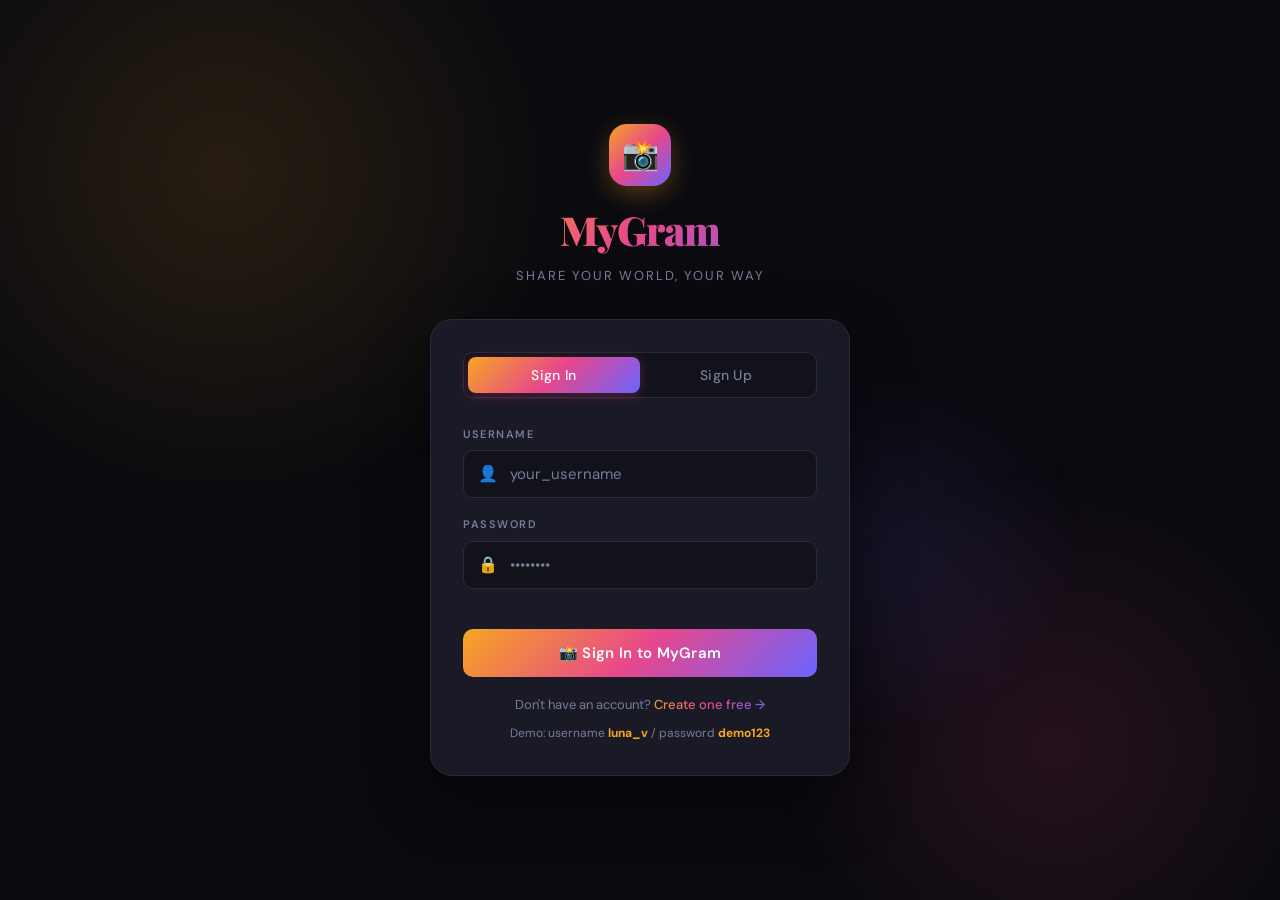
==== pages/feed.html @ d36766fc "Initial commit - MyGram full stack project" ====
<!DOCTYPE html>
<html lang="en">
<head>
  <meta charset="UTF-8">
  <meta name="viewport" content="width=device-width, initial-scale=1.0">
  <title>MyGram — Feed</title>
  <link rel="stylesheet" href="../css/main.css">
  <link rel="stylesheet" href="../css/components.css">
</head>
<body>

<!-- ── Topbar ──────────────────────────────────────────── -->
<div class="topbar">
  <div class="topbar-logo logo-font">MyGram</div>

  <nav class="nav-links">
    <a class="nav-link active" href="feed.html">🏠 Home</a>
    <a class="nav-link" href="explore.html">🔍 Explore</a>
  </nav>

  <div class="topbar-actions">
    <button class="icon-btn" onclick="openPostModal()" title="New Post">✏️</button>
    <button class="icon-btn" onclick="showToast('🔔 No new notifications')" title="Notifications">🔔</button>
    <div class="nav-avatar" id="nav-avatar" onclick="goToMyProfile()"></div>
  </div>
</div>

<!-- ── Page ────────────────────────────────────────────── -->
<div class="page-wrap">
  <div class="feed-layout">

    <!-- Feed Column -->
    <div class="feed-col">

      <!-- Stories -->
      <div class="stories-wrap">
        <div class="stories-track" id="stories-track"></div>
      </div>

      <!-- Feed filter tabs -->
      <div class="feed-tabs">
        <button class="feed-tab active" id="tab-all"       onclick="setFeedTab('all')">🌍 All Posts</button>
        <button class="feed-tab"        id="tab-following" onclick="setFeedTab('following')">👥 Following</button>
      </div>

      <!-- Create Post Bar -->
      <div class="sidebar-card" style="margin-bottom:16px">
        <div style="display:flex;align-items:center;gap:12px">
          <div id="create-avatar" class="avatar" style="width:40px;height:40px;font-size:16px"></div>
          <button class="form-input" style="cursor:pointer;text-align:left;color:var(--muted);padding:12px 16px" onclick="openPostModal()">
            What's on your mind?
          </button>
          <button class="btn-primary" onclick="openPostModal()">Post</button>
        </div>
      </div>

      <!-- Posts -->
      <div id="posts-feed"></div>
    </div>

    <!-- Sidebar -->
    <aside class="sidebar">

      <!-- My Profile Card -->
      <div class="sidebar-card">
        <div class="sidebar-title">My Profile</div>
        <div class="profile-mini">
          <div id="sidebar-avatar" class="avatar" style="width:50px;height:50px;font-size:20px"></div>
          <div class="profile-mini-info">
            <div class="profile-mini-name" id="sidebar-username">—</div>
            <div class="profile-mini-handle" id="sidebar-handle">@—</div>
          </div>
        </div>
        <div class="profile-stats">
          <div class="stat-box">
            <div class="stat-num" id="stat-posts">0</div>
            <div class="stat-label">Posts</div>
          </div>
          <div class="stat-box">
            <div class="stat-num" id="stat-followers">0</div>
            <div class="stat-label">Followers</div>
          </div>
          <div class="stat-box">
            <div class="stat-num" id="stat-following">0</div>
            <div class="stat-label">Following</div>
          </div>
        </div>
        <a href="profile.html" style="display:block;margin-top:12px">
          <button class="btn-outline" style="width:100%">View Profile</button>
        </a>
        <button class="logout-btn" onclick="handleLogout()">← Sign Out</button>
      </div>

      <!-- Suggestions -->
      <div class="sidebar-card">
        <div class="sidebar-title">People to Follow</div>
        <div id="suggestions-list"></div>
      </div>

      <!-- Trending Tags -->
      <div class="sidebar-card">
        <div class="sidebar-title">✦ Trending</div>
        <div class="tag-cloud" id="trending-tags"></div>
      </div>

    </aside>
  </div>
</div>

<!-- ── Post Modal ───────────────────────────────────────── -->
<div class="modal-overlay" id="post-modal" onclick="if(event.target===this)closePostModal()">
  <div class="modal-card">
    <h2 class="modal-title">Share a Moment 📸</h2>
    <p class="modal-sub">What's happening in your world?</p>
    <textarea class="post-textarea" id="post-text" placeholder="Write your story... Use #hashtags to tag your post"></textarea>
    <div class="emoji-row">
      <button class="emoji-pick" onclick="addEmoji('❤️')">❤️</button>
      <button class="emoji-pick" onclick="addEmoji('🔥')">🔥</button>
      <button class="emoji-pick" onclick="addEmoji('🌙')">🌙</button>
      <button class="emoji-pick" onclick="addEmoji('✨')">✨</button>
      <button class="emoji-pick" onclick="addEmoji('🎉')">🎉</button>
      <button class="emoji-pick" onclick="addEmoji('📸')">📸</button>
      <button class="emoji-pick" onclick="addEmoji('🌊')">🌊</button>
      <button class="emoji-pick" onclick="addEmoji('💫')">💫</button>
      <button class="emoji-pick" onclick="addEmoji('🌸')">🌸</button>
      <button class="emoji-pick" onclick="addEmoji('🎵')">🎵</button>
    </div>
    <div class="modal-btns">
      <button class="btn-cancel" onclick="closePostModal()">Cancel</button>
      <button class="btn-primary" style="flex:2;padding:13px" onclick="publishPost()">✨ Publish Post</button>
    </div>
  </div>
</div>

<script src="../js/storage.js"></script>
<script src="../js/app.js"></script>
<script src="../js/posts.js"></script>
<script src="../js/auth.js"></script>
<script>
requireAuth();
seedDemoData();

const user = currentUser();

// Set nav avatar
const navAv = document.getElementById('nav-avatar');
navAv.textContent = avatarLetter(user);
navAv.style.background = avatarColor(user);

// Set sidebar
const sideAv = document.getElementById('sidebar-avatar');
sideAv.textContent = avatarLetter(user);
sideAv.style.background = avatarColor(user);
document.getElementById('sidebar-username').textContent = user;
document.getElementById('sidebar-handle').textContent = '@' + user;

const crAv = document.getElementById('create-avatar');
crAv.textContent = avatarLetter(user);
crAv.style.background = avatarColor(user);

// Stats
function updateSidebarStats() {
  document.getElementById('stat-posts').textContent     = Storage.getPostsByUser(user).length;
  document.getElementById('stat-followers').textContent = Storage.getFollowers(user).length;
  document.getElementById('stat-following').textContent = Storage.getFollowing(user).length;
}
updateSidebarStats();

// Stories
function renderStories() {
  const track = document.getElementById('stories-track');
  const myStory = `
    <div class="story-item" onclick="openPostModal()">
      <div class="story-ring">
        <div class="story-inner" style="background:${avatarColor(user)};font-size:22px">${avatarLetter(user)}</div>
      </div>
      <div class="story-name">Your Story</div>
    </div>`;

  const others = Storage.getUsers()
    .filter(u => u.username !== user)
    .slice(0, 7)
    .map(u => `
      <div class="story-item" onclick="showToast('📖 ${u.username}\\'s story')">
        <div class="story-ring">
          <div class="story-inner" style="background:${avatarColor(u.username)};font-size:18px">${avatarLetter(u.username)}</div>
        </div>
        <div class="story-name">${u.username}</div>
      </div>`).join('');

  track.innerHTML = myStory + others;
}

// Suggestions
function renderSuggestions() {
  const list = document.getElementById('suggestions-list');
  const all = Storage.getUsers().filter(u => u.username !== user).slice(0, 4);
  if (all.length === 0) { list.innerHTML = '<p style="color:var(--muted);font-size:13px">No users yet.</p>'; return; }
  list.innerHTML = all.map(u => {
    const following = Storage.isFollowing(user, u.username);
    return `
    <div class="suggest-item">
      <div class="avatar" style="width:40px;height:40px;font-size:16px;background:${avatarColor(u.username)}">${avatarLetter(u.username)}</div>
      <div class="suggest-info">
        <div class="suggest-name">${u.username}</div>
        <div class="suggest-meta">${Storage.getFollowers(u.username).length} followers</div>
      </div>
      <button class="follow-btn ${following ? 'following' : ''}" id="sugg-follow-${u.username}"
        onclick="toggleSuggFollow('${u.username}')">${following ? 'Following' : 'Follow'}</button>
    </div>`;
  }).join('');
}

function toggleSuggFollow(target) {
  const nowFollowing = Storage.toggleFollow(user, target);
  const btn = document.getElementById('sugg-follow-' + target);
  btn.textContent = nowFollowing ? 'Following' : 'Follow';
  btn.classList.toggle('following', nowFollowing);
  updateSidebarStats();
  showToast(nowFollowing ? '✅ Following ' + target : '👋 Unfollowed ' + target);
}

// Trending tags
function renderTrending() {
  const posts = Storage.getPosts();
  const counts = {};
  posts.forEach(p => (p.tags||[]).forEach(t => counts[t] = (counts[t]||0)+1));
  const sorted = Object.entries(counts).sort((a,b) => b[1]-a[1]).slice(0,8);
  const wrap = document.getElementById('trending-tags');
  if (sorted.length === 0) { wrap.innerHTML = '<span class="tag">#mygram</span><span class="tag">#vibes</span>'; return; }
  wrap.innerHTML = sorted.map(([t]) => `<span class="tag" onclick="window.location.href='explore.html?tag=${t}'">#${t}</span>`).join('');
}

// Feed tabs
function setFeedTab(filter) {
  document.getElementById('tab-all').classList.toggle('active', filter === 'all');
  document.getElementById('tab-following').classList.toggle('active', filter === 'following');
  renderFeed(filter);
}

function goToMyProfile() { window.location.href = 'profile.html'; }

// Init
renderStories();
renderSuggestions();
renderTrending();
renderFeed();
</script>
</body>
</html>
---- css/main.css ----
/* ============================================================
   MyGram — main.css
   Global variables, reset, typography, toast
============================================================ */

@import url('https://fonts.googleapis.com/css2?family=Playfair+Display:wght@700;900&family=DM+Sans:wght@300;400;500;600&display=swap');

/* ── Variables ─────────────────────────────────────────── */
:root {
  --bg:       #0a0a0f;
  --surface:  #12121a;
  --card:     #1a1a26;
  --border:   #2a2a3e;
  --accent:   #f5a623;
  --accent2:  #e8478b;
  --accent3:  #6c63ff;
  --text:     #f0eeff;
  --muted:    #7a7a9a;
  --danger:   #ff6b6b;
  --success:  #1db954;
  --grad:     linear-gradient(135deg, #f5a623, #e8478b, #6c63ff);
  --radius:   16px;
  --radius-sm:10px;
  --shadow:   0 8px 32px rgba(0,0,0,0.4);
  --nav-h:    64px;
}

/* ── Reset ─────────────────────────────────────────────── */
*, *::before, *::after { margin: 0; padding: 0; box-sizing: border-box; }
html { scroll-behavior: smooth; }
body {
  font-family: 'DM Sans', sans-serif;
  background: var(--bg);
  color: var(--text);
  min-height: 100vh;
  line-height: 1.6;
  -webkit-font-smoothing: antialiased;
}
a { color: inherit; text-decoration: none; }
button { cursor: pointer; font-family: inherit; }
input, textarea { font-family: inherit; }
img { display: block; max-width: 100%; }

/* ── Typography ────────────────────────────────────────── */
.logo-font {
  font-family: 'Playfair Display', serif;
  font-weight: 900;
  background: var(--grad);
  -webkit-background-clip: text;
  -webkit-text-fill-color: transparent;
  background-clip: text;
}
h1, h2, h3 { font-family: 'Playfair Display', serif; font-weight: 700; }

/* ── Avatar ────────────────────────────────────────────── */
.avatar {
  border-radius: 50%;
  display: flex;
  align-items: center;
  justify-content: center;
  font-weight: 700;
  color: #fff;
  flex-shrink: 0;
  letter-spacing: -0.5px;
}

/* ── Topbar ────────────────────────────────────────────── */
.topbar {
  position: fixed;
  top: 0; left: 0; right: 0;
  z-index: 100;
  height: var(--nav-h);
  background: rgba(10,10,15,0.9);
  backdrop-filter: blur(20px);
  border-bottom: 1px solid var(--border);
  display: flex;
  align-items: center;
  padding: 0 20px;
  gap: 12px;
}
.topbar-logo { flex: 1; font-size: 28px; letter-spacing: -1px; }
.topbar-actions { display: flex; gap: 8px; align-items: center; }

/* ── Buttons ────────────────────────────────────────────── */
.btn-primary {
  padding: 11px 24px;
  background: var(--grad);
  border: none;
  border-radius: var(--radius-sm);
  color: #fff;
  font-size: 14px;
  font-weight: 600;
  transition: opacity .2s, transform .2s;
  letter-spacing: 0.3px;
}
.btn-primary:hover { opacity: 0.88; transform: translateY(-1px); }
.btn-primary:active { transform: translateY(0); }

.btn-outline {
  padding: 10px 20px;
  background: transparent;
  border: 1px solid var(--border);
  border-radius: var(--radius-sm);
  color: var(--muted);
  font-size: 14px;
  font-weight: 500;
  transition: all .2s;
}
.btn-outline:hover { border-color: var(--accent); color: var(--accent); }

.icon-btn {
  width: 40px; height: 40px;
  border-radius: var(--radius-sm);
  border: 1px solid var(--border);
  background: var(--card);
  color: var(--text);
  font-size: 18px;
  display: flex; align-items: center; justify-content: center;
  transition: all .2s;
}
.icon-btn:hover { background: var(--border); }

/* ── Form Inputs ────────────────────────────────────────── */
.form-input {
  width: 100%;
  padding: 13px 16px 13px 46px;
  background: var(--surface);
  border: 1px solid var(--border);
  border-radius: var(--radius-sm);
  color: var(--text);
  font-size: 15px;
  outline: none;
  transition: border-color .2s, box-shadow .2s;
}
.form-input::placeholder { color: var(--muted); }
.form-input:focus {
  border-color: var(--accent);
  box-shadow: 0 0 0 3px rgba(245,166,35,0.12);
}

.form-group { margin-bottom: 18px; }
.form-label {
  display: block;
  font-size: 11px;
  font-weight: 600;
  color: var(--muted);
  text-transform: uppercase;
  letter-spacing: 1.5px;
  margin-bottom: 7px;
}
.input-wrap { position: relative; }
.input-icon {
  position: absolute;
  left: 15px; top: 50%;
  transform: translateY(-50%);
  font-size: 16px;
  pointer-events: none;
}

/* ── Error message ──────────────────────────────────────── */
.error-msg {
  color: var(--danger);
  font-size: 13px;
  min-height: 18px;
  margin-top: 8px;
  text-align: center;
}
@keyframes shake {
  0%,100%{transform:translateX(0)} 20%{transform:translateX(-6px)} 60%{transform:translateX(6px)}
}
.shake { animation: shake .35s ease; }

/* ── Toast ──────────────────────────────────────────────── */
.mg-toast {
  position: fixed;
  bottom: 28px; left: 50%;
  transform: translateX(-50%) translateY(80px);
  background: var(--card);
  border: 1px solid var(--border);
  border-radius: 40px;
  padding: 12px 24px;
  font-size: 14px;
  font-weight: 500;
  z-index: 9999;
  opacity: 0;
  transition: transform .4s cubic-bezier(.34,1.56,.64,1), opacity .3s;
  white-space: nowrap;
  box-shadow: var(--shadow);
  pointer-events: none;
}
.mg-toast.show {
  transform: translateX(-50%) translateY(0);
  opacity: 1;
}

/* ── Empty State ────────────────────────────────────────── */
.empty-state {
  text-align: center;
  padding: 60px 20px;
  color: var(--muted);
}
.empty-icon { font-size: 48px; margin-bottom: 12px; }
.empty-title { font-size: 18px; font-weight: 600; color: var(--text); margin-bottom: 6px; }
.empty-sub { font-size: 14px; margin-bottom: 20px; }

/* ── Tags ───────────────────────────────────────────────── */
.tag {
  display: inline-block;
  padding: 3px 10px;
  border-radius: 20px;
  font-size: 12px;
  font-weight: 500;
  background: rgba(108,99,255,0.14);
  color: #a09fff;
  border: 1px solid rgba(108,99,255,0.2);
  cursor: pointer;
  transition: background .2s;
}
.tag:hover { background: rgba(108,99,255,0.25); }

/* ── Page wrapper ───────────────────────────────────────── */
.page-wrap {
  max-width: 1000px;
  margin: 0 auto;
  padding: calc(var(--nav-h) + 20px) 16px 32px;
}
.feed-layout {
  display: grid;
  grid-template-columns: 1fr 300px;
  gap: 20px;
}
@media (max-width: 720px) {
  .feed-layout { grid-template-columns: 1fr; }
  .sidebar { display: none; }
}

/* ── Post Card ──────────────────────────────────────────── */
.post-card {
  background: var(--card);
  border: 1px solid var(--border);
  border-radius: var(--radius);
  overflow: hidden;
  margin-bottom: 16px;
  transition: box-shadow .2s;
  animation: fadeUp .35s ease both;
}
.post-card:hover { box-shadow: var(--shadow); }
@keyframes fadeUp {
  from { opacity: 0; transform: translateY(16px); }
  to   { opacity: 1; transform: translateY(0); }
}

.post-header {
  display: flex;
  align-items: center;
  padding: 14px 16px;
  gap: 10px;
}
.post-user-link {
  display: flex; align-items: center; gap: 10px; flex: 1;
}
.post-username { font-weight: 600; font-size: 14px; }
.post-time { font-size: 12px; color: var(--muted); }

.post-emoji-banner {
  background: var(--surface);
  text-align: center;
  font-size: 56px;
  padding: 20px;
  border-top: 1px solid var(--border);
  border-bottom: 1px solid var(--border);
}
.post-body { padding: 14px 16px 0; }
.post-text { font-size: 15px; line-height: 1.65; margin-bottom: 10px; }
.post-tags { display: flex; flex-wrap: wrap; gap: 6px; margin-bottom: 14px; }

.post-delete-btn {
  background: transparent;
  border: none;
  font-size: 16px;
  color: var(--muted);
  padding: 4px 6px;
  border-radius: 8px;
  transition: background .2s;
}
.post-delete-btn:hover { background: rgba(255,107,107,0.15); }

/* ── Post Actions ───────────────────────────────────────── */
.post-actions {
  display: flex;
  gap: 4px;
  padding: 10px 12px;
  border-top: 1px solid var(--border);
}
.action-btn {
  display: flex; align-items: center; gap: 6px;
  padding: 8px 12px;
  border-radius: var(--radius-sm);
  border: none;
  background: transparent;
  color: var(--muted);
  font-size: 13px;
  font-weight: 500;
  transition: all .2s;
}
.action-btn:hover { background: var(--surface); color: var(--text); }
.action-btn.liked { color: #e8478b; }
.like-btn:hover { color: #e8478b; }
.comment-btn:hover { color: var(--accent3); }
.share-btn:hover { color: var(--accent); }

/* ── Comments ───────────────────────────────────────────── */
.comment-box {
  border-top: 1px solid var(--border);
  padding: 12px 16px;
  background: var(--surface);
}
.comments-list { margin-bottom: 12px; }
.comment-item {
  display: flex; gap: 10px;
  margin-bottom: 10px;
}
.comment-body { flex: 1; }
.comment-user { font-weight: 600; font-size: 13px; margin-right: 6px; }
.comment-text { font-size: 13px; color: var(--text); }
.comment-time { font-size: 11px; color: var(--muted); margin-top: 2px; }
.no-comments { font-size: 13px; color: var(--muted); text-align: center; padding: 8px 0; }

.comment-input-wrap {
  display: flex; align-items: center; gap: 8px;
}
.comment-input {
  flex: 1; padding: 9px 14px;
  background: var(--card);
  border: 1px solid var(--border);
  border-radius: 30px;
  color: var(--text);
  font-size: 13px;
  outline: none;
  transition: border-color .2s;
}
.comment-input:focus { border-color: var(--accent); }
.comment-send {
  padding: 8px 16px;
  background: var(--grad);
  border: none;
  border-radius: 30px;
  color: #fff;
  font-size: 13px;
  font-weight: 600;
  white-space: nowrap;
  transition: opacity .2s;
}
.comment-send:hover { opacity: 0.85; }

/* ── Modal ──────────────────────────────────────────────── */
.modal-overlay {
  display: none;
  position: fixed; inset: 0;
  background: rgba(0,0,0,0.75);
  backdrop-filter: blur(8px);
  z-index: 200;
  align-items: center;
  justify-content: center;
  padding: 20px;
}
.modal-overlay.show { display: flex; animation: fadeIn .2s ease; }
@keyframes fadeIn { from{opacity:0} to{opacity:1} }

.modal-card {
  background: var(--card);
  border: 1px solid var(--border);
  border-radius: 24px;
  padding: 32px;
  width: 100%; max-width: 480px;
  animation: slideUp .3s ease;
}
@keyframes slideUp {
  from { opacity:0; transform:translateY(20px); }
  to   { opacity:1; transform:translateY(0); }
}
.modal-title { font-size: 22px; margin-bottom: 4px; }
.modal-sub { font-size: 14px; color: var(--muted); margin-bottom: 20px; }

.post-textarea {
  width: 100%;
  padding: 13px 16px;
  background: var(--surface);
  border: 1px solid var(--border);
  border-radius: var(--radius-sm);
  color: var(--text);
  font-size: 15px;
  resize: none;
  height: 120px;
  outline: none;
  margin-bottom: 12px;
  transition: border-color .2s;
}
.post-textarea:focus { border-color: var(--accent); }

.emoji-row {
  display: flex; flex-wrap: wrap; gap: 6px;
  margin-bottom: 18px;
}
.emoji-pick {
  font-size: 22px; padding: 4px;
  border-radius: 8px; cursor: pointer;
  transition: background .15s;
  background: transparent; border: none;
}
.emoji-pick:hover { background: var(--surface); }

.modal-btns { display: flex; gap: 10px; }
.btn-cancel {
  flex: 1; padding: 12px;
  background: transparent;
  border: 1px solid var(--border);
  border-radius: var(--radius-sm);
  color: var(--muted);
  font-size: 15px;
  font-weight: 500;
  transition: all .2s;
}
.btn-cancel:hover { border-color: var(--muted); color: var(--text); }

/* ── Sidebar ────────────────────────────────────────────── */
.sidebar-card {
  background: var(--card);
  border: 1px solid var(--border);
  border-radius: var(--radius);
  padding: 20px;
  margin-bottom: 16px;
}
.sidebar-title {
  font-size: 11px; font-weight: 700;
  color: var(--muted);
  text-transform: uppercase;
  letter-spacing: 1.5px;
  margin-bottom: 14px;
}

/* ── Stories ────────────────────────────────────────────── */
.stories-wrap {
  background: var(--card);
  border: 1px solid var(--border);
  border-radius: var(--radius);
  padding: 16px;
  margin-bottom: 16px;
  overflow-x: auto;
  scrollbar-width: none;
}
.stories-wrap::-webkit-scrollbar { display: none; }
.stories-track { display: flex; gap: 14px; min-width: max-content; }
.story-item {
  display: flex; flex-direction: column; align-items: center;
  gap: 6px; cursor: pointer;
  transition: transform .2s;
}
.story-item:hover { transform: scale(1.05); }
.story-ring {
  width: 60px; height: 60px; border-radius: 50%;
  background: var(--grad); padding: 2px;
  display: flex; align-items: center; justify-content: center;
}
.story-ring.unseen { background: var(--border); }
.story-inner {
  width: 54px; height: 54px; border-radius: 50%;
  background: var(--bg);
  display: flex; align-items: center; justify-content: center;
  font-size: 24px; border: 2px solid var(--bg);
}
.story-name { font-size: 11px; color: var(--muted); max-width: 62px; overflow: hidden; text-overflow: ellipsis; white-space: nowrap; }

/* ── Responsive ─────────────────────────────────────────── */
@media (max-width: 500px) {
  .modal-card { padding: 24px 18px; }
  .topbar { padding: 0 14px; }
}
---- css/components.css ----
/* ============================================================
   MyGram — components.css
   Nav, profile cards, follow button, stats, explore grid
============================================================ */

/* ── Nav avatar ─────────────────────────────────────────── */
.nav-avatar {
  width: 36px; height: 36px;
  border-radius: 50%;
  display: flex; align-items: center; justify-content: center;
  font-weight: 700; font-size: 14px; color: #fff;
  cursor: pointer;
  box-shadow: 0 0 0 2px var(--accent);
  flex-shrink: 0;
}

/* ── Nav Links ──────────────────────────────────────────── */
.nav-links { display: flex; gap: 4px; }
.nav-link {
  padding: 8px 14px;
  border-radius: var(--radius-sm);
  color: var(--muted);
  font-size: 14px;
  font-weight: 500;
  transition: all .2s;
  display: flex; align-items: center; gap: 6px;
}
.nav-link:hover { background: var(--surface); color: var(--text); }
.nav-link.active { color: var(--accent); }

/* ── Sidebar profile card ───────────────────────────────── */
.profile-mini {
  display: flex; align-items: center; gap: 12px;
  margin-bottom: 14px;
}
.profile-mini-info {}
.profile-mini-name { font-weight: 700; font-size: 15px; }
.profile-mini-handle { font-size: 13px; color: var(--muted); }

.profile-stats {
  display: grid;
  grid-template-columns: repeat(3, 1fr);
  gap: 8px;
}
.stat-box {
  background: var(--surface);
  border: 1px solid var(--border);
  border-radius: var(--radius-sm);
  padding: 10px 6px;
  text-align: center;
  transition: border-color .2s;
}
.stat-box:hover { border-color: var(--accent); }
.stat-num {
  font-size: 18px; font-weight: 700;
  background: var(--grad);
  -webkit-background-clip: text;
  -webkit-text-fill-color: transparent;
  background-clip: text;
}
.stat-label { font-size: 10px; color: var(--muted); text-transform: uppercase; letter-spacing: 0.5px; margin-top: 2px; }

/* ── Follow button ──────────────────────────────────────── */
.follow-btn {
  padding: 7px 16px;
  border-radius: var(--radius-sm);
  background: var(--grad);
  border: none;
  color: #fff;
  font-size: 13px;
  font-weight: 600;
  white-space: nowrap;
  transition: opacity .2s, transform .15s;
}
.follow-btn:hover { opacity: 0.85; transform: scale(1.03); }
.follow-btn.following {
  background: transparent;
  border: 1px solid var(--border);
  color: var(--muted);
}
.follow-btn.following:hover { border-color: var(--danger); color: var(--danger); }

/* ── Suggest list item ──────────────────────────────────── */
.suggest-item {
  display: flex; align-items: center; gap: 10px;
  margin-bottom: 12px;
  padding: 8px; border-radius: var(--radius-sm);
  transition: background .15s;
}
.suggest-item:hover { background: var(--surface); }
.suggest-info { flex: 1; min-width: 0; }
.suggest-name { font-weight: 600; font-size: 14px; white-space: nowrap; overflow: hidden; text-overflow: ellipsis; }
.suggest-meta { font-size: 12px; color: var(--muted); }

/* ── Profile Page Header ────────────────────────────────── */
.profile-header {
  background: var(--card);
  border: 1px solid var(--border);
  border-radius: var(--radius);
  padding: 28px;
  display: flex;
  align-items: center;
  gap: 24px;
  margin-bottom: 20px;
}
.profile-avatar-lg {
  width: 88px; height: 88px;
  border-radius: 50%;
  display: flex; align-items: center; justify-content: center;
  font-size: 36px; font-weight: 700; color: #fff;
  box-shadow: 0 0 0 3px var(--accent);
  flex-shrink: 0;
}
.profile-info {}
.profile-info h2 { font-size: 24px; font-family: 'Playfair Display', serif; margin-bottom: 4px; }
.profile-info .handle { color: var(--muted); font-size: 14px; margin-bottom: 8px; }
.profile-info .bio { font-size: 14px; color: var(--text); margin-bottom: 14px; }
.profile-info-stats { display: flex; gap: 20px; }
.profile-stat { text-align: center; }
.profile-stat-num { font-size: 20px; font-weight: 700; }
.profile-stat-label { font-size: 12px; color: var(--muted); }

/* ── Post Grid (profile page) ───────────────────────────── */
.post-grid {
  display: grid;
  grid-template-columns: repeat(3, 1fr);
  gap: 4px;
}
@media (max-width: 500px) { .post-grid { grid-template-columns: repeat(2, 1fr); } }

.grid-post {
  aspect-ratio: 1;
  background: var(--card);
  border: 1px solid var(--border);
  border-radius: 8px;
  display: flex; align-items: center; justify-content: center;
  font-size: 42px;
  cursor: pointer;
  transition: all .2s;
  position: relative;
  overflow: hidden;
}
.grid-post:hover { transform: scale(0.97); border-color: var(--accent); }
.grid-post-overlay {
  position: absolute; inset: 0;
  background: rgba(0,0,0,0.55);
  display: flex; align-items: center; justify-content: center;
  gap: 14px;
  opacity: 0; transition: opacity .2s;
}
.grid-post:hover .grid-post-overlay { opacity: 1; }
.grid-post-stat { color: #fff; font-size: 13px; font-weight: 600; display: flex; align-items: center; gap: 4px; }

/* ── Explore Search ─────────────────────────────────────── */
.search-bar {
  position: relative;
  margin-bottom: 20px;
}
.search-input {
  width: 100%;
  padding: 14px 16px 14px 48px;
  background: var(--card);
  border: 1px solid var(--border);
  border-radius: 40px;
  color: var(--text);
  font-size: 15px;
  outline: none;
  transition: border-color .2s, box-shadow .2s;
}
.search-input::placeholder { color: var(--muted); }
.search-input:focus { border-color: var(--accent); box-shadow: 0 0 0 3px rgba(245,166,35,0.1); }
.search-icon {
  position: absolute; left: 18px; top: 50%;
  transform: translateY(-50%);
  font-size: 18px; pointer-events: none;
}

/* ── Trending Tags ──────────────────────────────────────── */
.tag-cloud { display: flex; flex-wrap: wrap; gap: 8px; margin-bottom: 20px; }
.tag-pill {
  padding: 6px 14px;
  border-radius: 30px;
  background: var(--card);
  border: 1px solid var(--border);
  color: var(--muted);
  font-size: 13px; font-weight: 500;
  cursor: pointer;
  transition: all .2s;
}
.tag-pill:hover, .tag-pill.active { border-color: var(--accent); color: var(--accent); background: rgba(245,166,35,0.06); }

/* ── Logout button ──────────────────────────────────────── */
.logout-btn {
  width: 100%; padding: 10px;
  margin-top: 12px;
  background: transparent;
  border: 1px solid rgba(255,107,107,0.3);
  border-radius: var(--radius-sm);
  color: #ff8888;
  font-size: 13px; font-weight: 500;
  transition: all .2s;
}
.logout-btn:hover { background: rgba(255,107,107,0.1); border-color: #ff8888; }

/* ── Section heading ────────────────────────────────────── */
.section-head {
  display: flex; align-items: center; justify-content: space-between;
  margin-bottom: 14px;
}
.section-head h3 { font-family: 'DM Sans', sans-serif; font-size: 15px; font-weight: 600; }
.section-head a { font-size: 13px; color: var(--accent); }

/* ── Feed filter tabs ───────────────────────────────────── */
.feed-tabs {
  display: flex; gap: 4px;
  background: var(--card);
  border: 1px solid var(--border);
  border-radius: var(--radius-sm);
  padding: 4px;
  margin-bottom: 16px;
}
.feed-tab {
  flex: 1; padding: 9px;
  border: none; background: transparent;
  color: var(--muted); font-size: 13px; font-weight: 500;
  border-radius: 8px; transition: all .2s;
}
.feed-tab.active { background: var(--grad); color: #fff; }
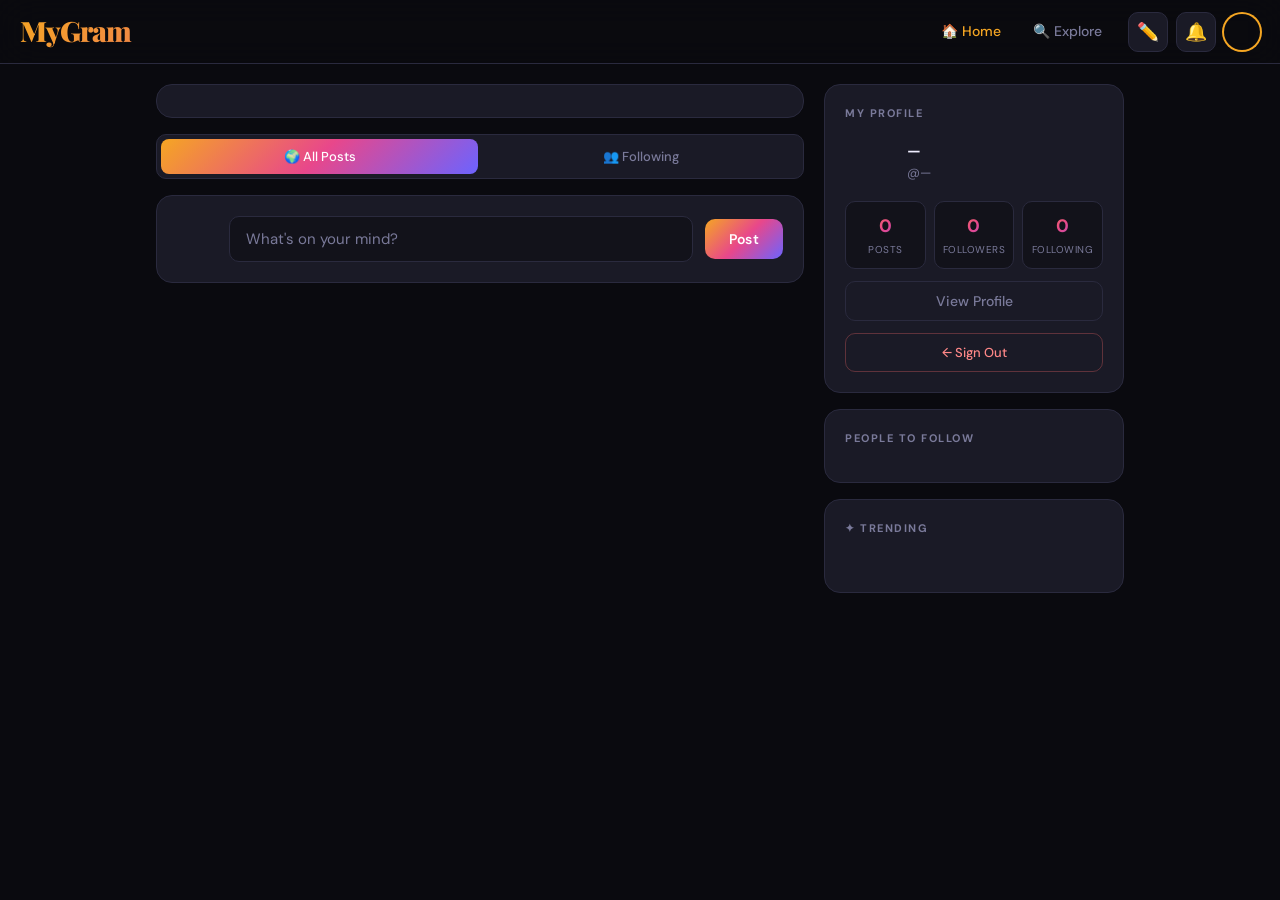
==== commit 961d48a9: "New" ====
--- a/pages/feed.html
+++ b/pages/feed.html
@@ -240,11 +240,35 @@
 
 function goToMyProfile() { window.location.href = 'profile.html'; }
 
+
+//FEED///////////////////////////////////////////////
+/////////////////////////////////////////////////
+
+const BASE_URL = "https://mygram-1-ek8g.onrender.com";
+
+function renderFeed() {
+  fetch(`${BASE_URL}/api/posts`)
+    .then(res => res.json())
+    .then(posts => {
+      const container = document.getElementById("posts-feed");
+      container.innerHTML = "";
+
+      posts.reverse().forEach(post => {
+        container.innerHTML += `
+          <div class="sidebar-card" style="margin-bottom:16px">
+            <strong>${post.username}</strong>
+            <p style="margin-top:8px">${post.content}</p>
+          </div>
+        `;
+      });
+    });
+}
+
 // Init
 renderStories();
 renderSuggestions();
 renderTrending();
-renderFeed();
+
 </script>
 </body>
 </html>
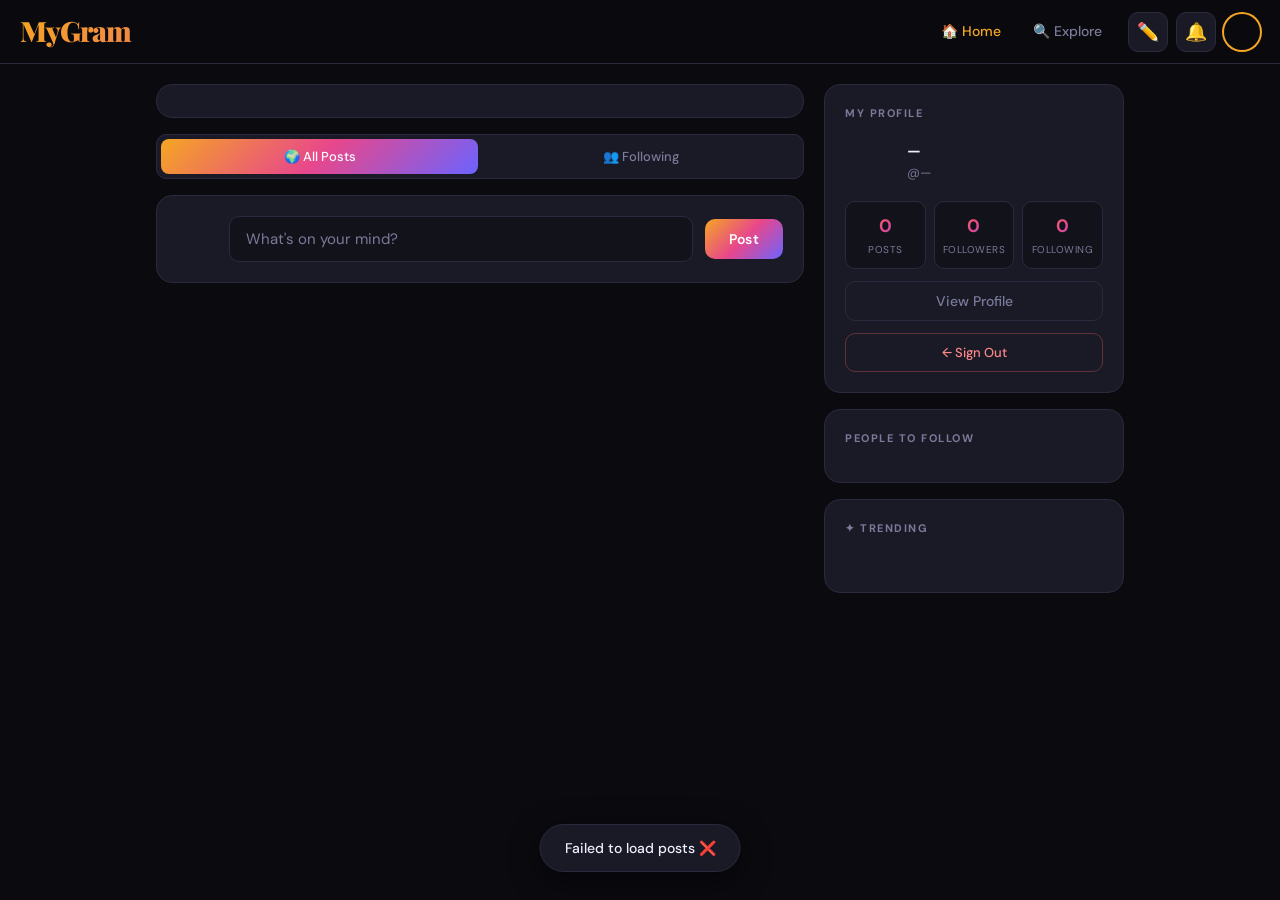
==== commit 5a787e79: "Asa" ====
--- a/pages/feed.html
+++ b/pages/feed.html
@@ -268,6 +268,7 @@
 renderStories();
 renderSuggestions();
 renderTrending();
+renderFeed();
 
 </script>
 </body>
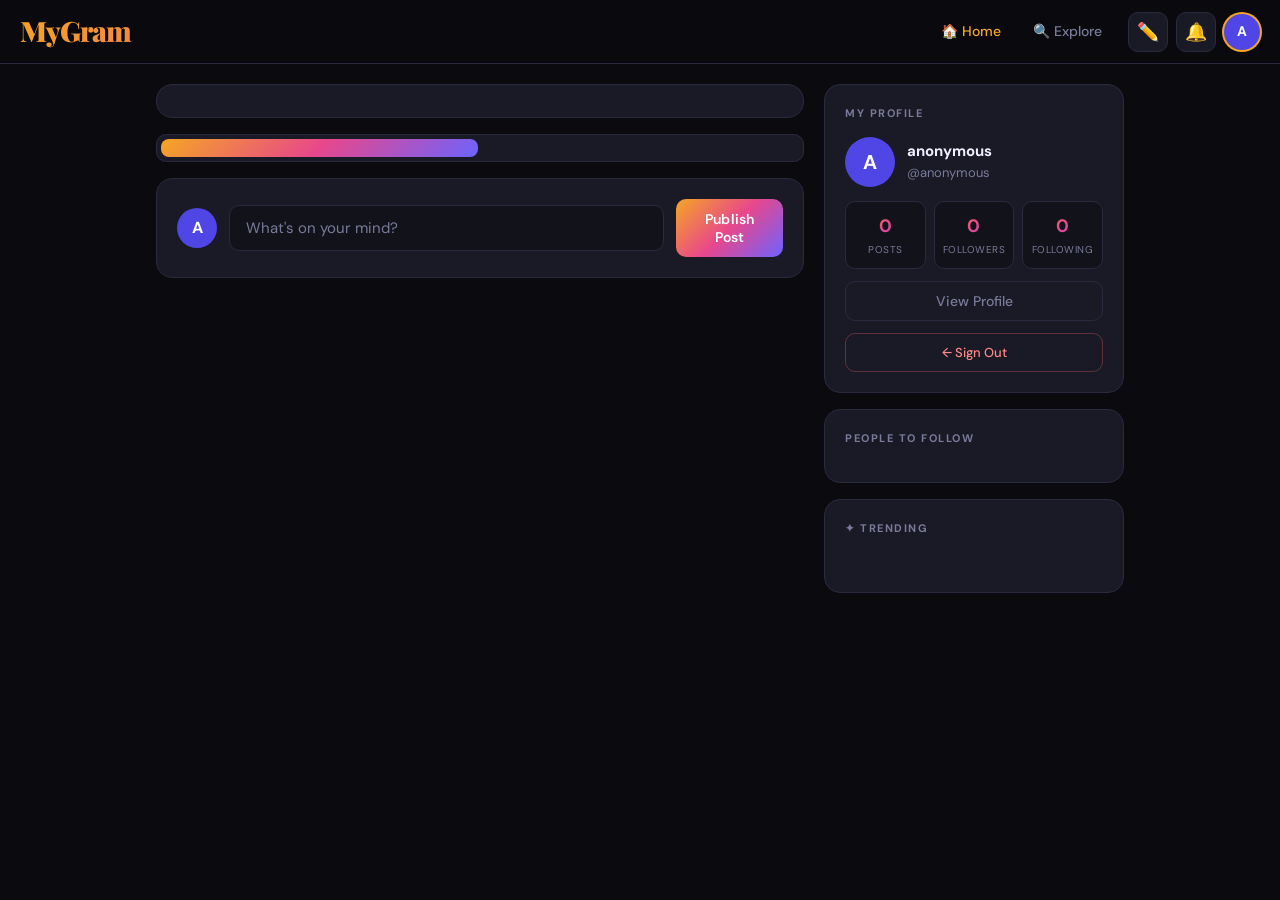
==== commit 50fc2b1c: "follow" ====
--- a/pages/feed.html
+++ b/pages/feed.html
@@ -39,8 +39,8 @@
 
       <!-- Feed filter tabs -->
       <div class="feed-tabs">
-        <button class="feed-tab active" id="tab-all"       onclick="setFeedTab('all')">🌍 All Posts</button>
-        <button class="feed-tab"        id="tab-following" onclick="setFeedTab('following')">👥 Following</button>
+        <button class="feed-tab active" id="tab-all">
+        <button class="feed-tab" id="tab-following">
       </div>
 
       <!-- Create Post Bar -->
@@ -50,7 +50,7 @@
           <button class="form-input" style="cursor:pointer;text-align:left;color:var(--muted);padding:12px 16px" onclick="openPostModal()">
             What's on your mind?
           </button>
-          <button class="btn-primary" onclick="openPostModal()">Post</button>
+          <button class="btn-primary" onclick="publishPost()">Publish Post</button>
         </div>
       </div>
 
@@ -132,122 +132,50 @@
   </div>
 </div>
 
-<script src="../js/storage.js"></script>
-<script src="../js/app.js"></script>
-<script src="../js/posts.js"></script>
+<!-- <script src="../js/storage.js"></script>
+<script src="../js/app.js"></script> -->
 <script src="../js/auth.js"></script>
 <script>
-requireAuth();
-seedDemoData();
-
-const user = currentUser();
-
-// Set nav avatar
-const navAv = document.getElementById('nav-avatar');
-navAv.textContent = avatarLetter(user);
-navAv.style.background = avatarColor(user);
-
-// Set sidebar
-const sideAv = document.getElementById('sidebar-avatar');
-sideAv.textContent = avatarLetter(user);
-sideAv.style.background = avatarColor(user);
-document.getElementById('sidebar-username').textContent = user;
-document.getElementById('sidebar-handle').textContent = '@' + user;
-
-const crAv = document.getElementById('create-avatar');
-crAv.textContent = avatarLetter(user);
-crAv.style.background = avatarColor(user);
-
-// Stats
-function updateSidebarStats() {
-  document.getElementById('stat-posts').textContent     = Storage.getPostsByUser(user).length;
-  document.getElementById('stat-followers').textContent = Storage.getFollowers(user).length;
-  document.getElementById('stat-following').textContent = Storage.getFollowing(user).length;
-}
-updateSidebarStats();
-
-// Stories
-function renderStories() {
-  const track = document.getElementById('stories-track');
-  const myStory = `
-    <div class="story-item" onclick="openPostModal()">
-      <div class="story-ring">
-        <div class="story-inner" style="background:${avatarColor(user)};font-size:22px">${avatarLetter(user)}</div>
-      </div>
-      <div class="story-name">Your Story</div>
-    </div>`;
-
-  const others = Storage.getUsers()
-    .filter(u => u.username !== user)
-    .slice(0, 7)
-    .map(u => `
-      <div class="story-item" onclick="showToast('📖 ${u.username}\\'s story')">
-        <div class="story-ring">
-          <div class="story-inner" style="background:${avatarColor(u.username)};font-size:18px">${avatarLetter(u.username)}</div>
-        </div>
-        <div class="story-name">${u.username}</div>
-      </div>`).join('');
-
-  track.innerHTML = myStory + others;
-}
-
-// Suggestions
-function renderSuggestions() {
-  const list = document.getElementById('suggestions-list');
-  const all = Storage.getUsers().filter(u => u.username !== user).slice(0, 4);
-  if (all.length === 0) { list.innerHTML = '<p style="color:var(--muted);font-size:13px">No users yet.</p>'; return; }
-  list.innerHTML = all.map(u => {
-    const following = Storage.isFollowing(user, u.username);
-    return `
-    <div class="suggest-item">
-      <div class="avatar" style="width:40px;height:40px;font-size:16px;background:${avatarColor(u.username)}">${avatarLetter(u.username)}</div>
-      <div class="suggest-info">
-        <div class="suggest-name">${u.username}</div>
-        <div class="suggest-meta">${Storage.getFollowers(u.username).length} followers</div>
-      </div>
-      <button class="follow-btn ${following ? 'following' : ''}" id="sugg-follow-${u.username}"
-        onclick="toggleSuggFollow('${u.username}')">${following ? 'Following' : 'Follow'}</button>
-    </div>`;
-  }).join('');
-}
-
-function toggleSuggFollow(target) {
-  const nowFollowing = Storage.toggleFollow(user, target);
-  const btn = document.getElementById('sugg-follow-' + target);
-  btn.textContent = nowFollowing ? 'Following' : 'Follow';
-  btn.classList.toggle('following', nowFollowing);
-  updateSidebarStats();
-  showToast(nowFollowing ? '✅ Following ' + target : '👋 Unfollowed ' + target);
-}
-
-// Trending tags
-function renderTrending() {
-  const posts = Storage.getPosts();
-  const counts = {};
-  posts.forEach(p => (p.tags||[]).forEach(t => counts[t] = (counts[t]||0)+1));
-  const sorted = Object.entries(counts).sort((a,b) => b[1]-a[1]).slice(0,8);
-  const wrap = document.getElementById('trending-tags');
-  if (sorted.length === 0) { wrap.innerHTML = '<span class="tag">#mygram</span><span class="tag">#vibes</span>'; return; }
-  wrap.innerHTML = sorted.map(([t]) => `<span class="tag" onclick="window.location.href='explore.html?tag=${t}'">#${t}</span>`).join('');
-}
-
-// Feed tabs
-function setFeedTab(filter) {
-  document.getElementById('tab-all').classList.toggle('active', filter === 'all');
-  document.getElementById('tab-following').classList.toggle('active', filter === 'following');
-  renderFeed(filter);
-}
-
-function goToMyProfile() { window.location.href = 'profile.html'; }
-
-
-//FEED///////////////////////////////////////////////
-/////////////////////////////////////////////////
-
-const BASE_URL = "https://mygram-1-ek8g.onrender.com";
-
+
+// ✅ USER (GLOBAL)
+const user = localStorage.getItem("currentUser") || "anonymous";
+
+// ===== RUN AFTER LOAD =====
+document.addEventListener("DOMContentLoaded", () => {
+
+  // NAV AVATAR
+  const navAv = document.getElementById("nav-avatar");
+  if (navAv) {
+    navAv.textContent = user.charAt(0).toUpperCase();
+    navAv.style.background = "#4f46e5";
+  }
+
+  // SIDEBAR AVATAR
+  const sideAv = document.getElementById("sidebar-avatar");
+  if (sideAv) {
+    sideAv.textContent = user.charAt(0).toUpperCase();
+    sideAv.style.background = "#4f46e5";
+  }
+
+  // SIDEBAR USER INFO
+  document.getElementById("sidebar-username").textContent = user;
+  document.getElementById("sidebar-handle").textContent = "@" + user;
+
+  // CREATE AVATAR
+  const crAv = document.getElementById("create-avatar");
+  if (crAv) {
+    crAv.textContent = user.charAt(0).toUpperCase();
+    crAv.style.background = "#4f46e5";
+  }
+
+  // LOAD POSTS
+  renderFeed();
+
+});
+
+// ===== LOAD POSTS =====
 function renderFeed() {
-  fetch(`${BASE_URL}/api/posts`)
+  fetch("https://mygram-1-ek8g.onrender.com/api/posts")
     .then(res => res.json())
     .then(posts => {
       const container = document.getElementById("posts-feed");
@@ -256,19 +184,139 @@
       posts.reverse().forEach(post => {
         container.innerHTML += `
           <div class="sidebar-card" style="margin-bottom:16px">
+
             <strong>${post.username}</strong>
-            <p style="margin-top:8px">${post.content}</p>
+            <p>${post.content}</p>
+
+            <button onclick="deletePost(${post.id})"
+              style="margin-top:8px;background:red;color:white;border:none;padding:6px 10px;border-radius:6px">
+              🗑 Delete
+            </button>
+
+            <button onclick="likePost(${post.id})">
+              ❤️ ${post.likes ? post.likes.length : 0}
+            </button>
+
+            <div>
+              <input id="comment-${post.id}" placeholder="Write comment..." />
+              <button onclick="commentPost(${post.id})">Post</button>
+            </div>
+
+            <div>
+              ${(post.comments || []).map(c =>
+                `<p>💬 ${c}</p>`
+              ).join("")}
+            </div>
+
           </div>
         `;
       });
     });
 }
 
-// Init
-renderStories();
-renderSuggestions();
-renderTrending();
-renderFeed();
+// ===== LIKE =====
+function likePost(id) {
+  fetch(`https://mygram-1-ek8g.onrender.com/api/posts/${id}/like`, {
+    method: "POST"
+  }).then(() => renderFeed());
+}
+
+// ===== COMMENT =====
+function commentPost(id) {
+  const input = document.getElementById(`comment-${id}`);
+  const text = input.value.trim();
+
+  if (!text) return;
+
+  fetch(`https://mygram-1-ek8g.onrender.com/api/posts/${id}/comment`, {
+    method: "POST",
+    headers: { "Content-Type": "application/json" },
+    body: JSON.stringify(text)
+  }).then(() => {
+    input.value = "";
+    renderFeed();
+  });
+}
+
+// ===== CREATE POST =====
+function publishPost() {
+  const text = document.getElementById("post-text").value.trim();
+
+  if (!text) {
+    alert("Write something!");
+    return;
+  }
+
+  fetch("https://mygram-1-ek8g.onrender.com/api/posts", {
+    method: "POST",
+    headers: {
+      "Content-Type": "application/json"
+    },
+    body: JSON.stringify({
+      username: user,
+      content: text
+    })
+  })
+  .then(res => res.json())
+  .then(() => {
+    document.getElementById("post-text").value = "";
+    closePostModal();
+    renderFeed();
+  })
+  .catch(err => console.error(err));
+}
+
+// ===== MODAL =====
+function openPostModal() {
+  document.getElementById("post-modal").style.display = "flex";
+}
+
+function closePostModal() {
+  document.getElementById("post-modal").style.display = "none";
+}
+
+// ===== EMOJI =====
+function addEmoji(emoji) {
+  const textarea = document.getElementById("post-text");
+  textarea.value += emoji;
+  textarea.focus();
+}
+
+// ===== DELETE =====
+function deletePost(id) {
+  if (!confirm("Delete this post?")) return;
+
+  fetch(`https://mygram-1-ek8g.onrender.com/api/posts/${id}`, {
+    method: "DELETE"
+  })
+  .then(() => renderFeed())
+  .catch(err => console.error(err));
+}
+function setFeedTab(type) {
+  document.getElementById('tab-all').classList.toggle('active', type === 'all');
+  document.getElementById('tab-following').classList.toggle('active', type === 'following');
+
+  // For now just reload all posts
+  renderFeed();
+}
+function goToMyProfile() {
+  window.location.href = "profile.html";
+}
+function loadPostCount() {
+  fetch("https://mygram-1-ek8g.onrender.com/api/posts")
+    .then(res => res.json())
+    .then(posts => {
+      const myPosts = posts.filter(p => 
+        p.username && user &&
+        p.username.trim().toLowerCase() === user.trim().toLowerCase()
+      );
+
+      const postEl = document.getElementById("stat-posts");
+      if (postEl) postEl.textContent = myPosts.length;
+    })
+    .catch(err => console.error("Post count error:", err));
+} loadPostCount();
+
 
 </script>
 </body>
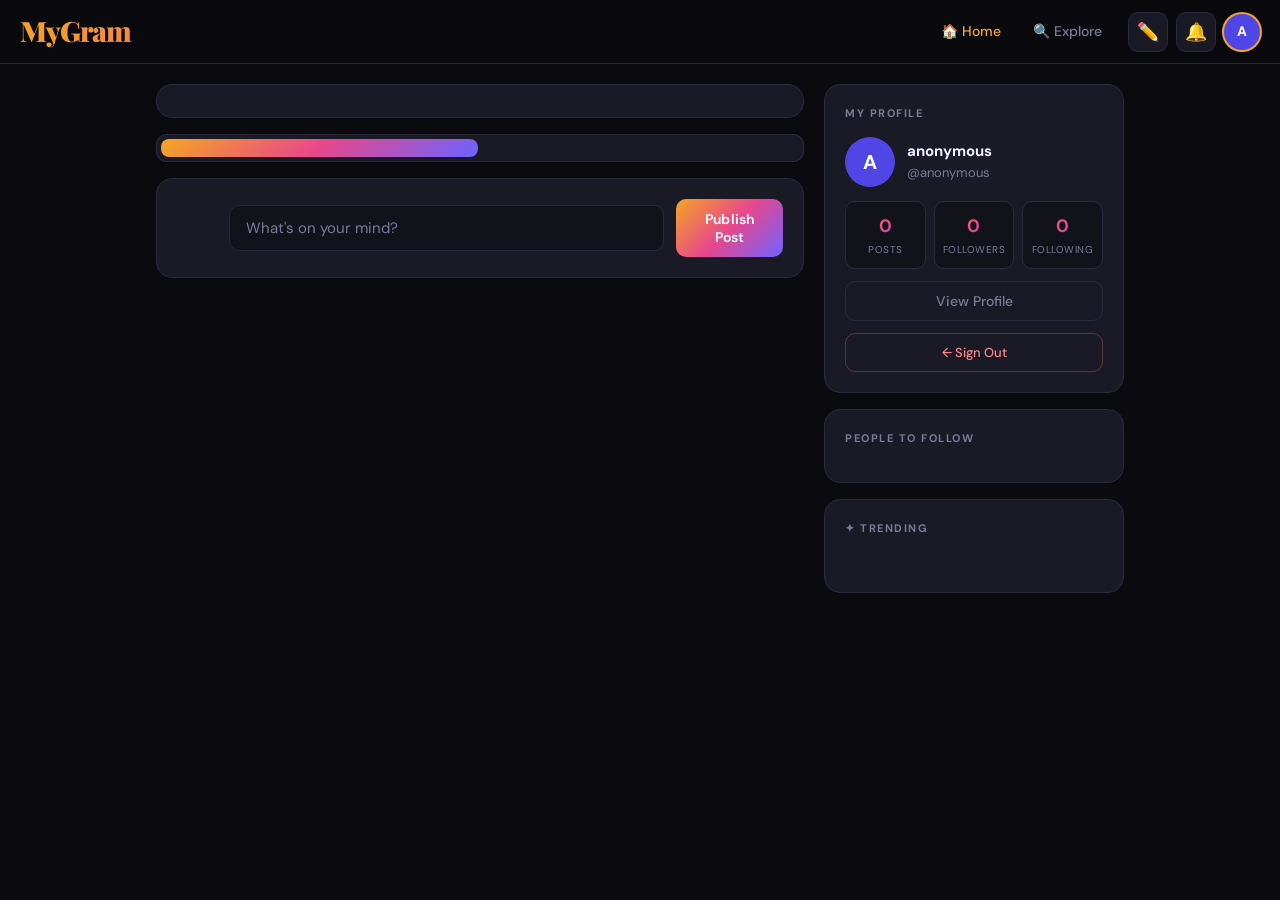
==== commit a49e73ab: "Ho gya" ====
--- a/pages/feed.html
+++ b/pages/feed.html
@@ -137,80 +137,81 @@
 <script src="../js/auth.js"></script>
 <script>
 
-// ✅ USER (GLOBAL)
+// ===== USER =====
 const user = localStorage.getItem("currentUser") || "anonymous";
 
-// ===== RUN AFTER LOAD =====
+// ===== INIT =====
 document.addEventListener("DOMContentLoaded", () => {
-
-  // NAV AVATAR
+  renderFeed();
+  loadPostCount();
+  loadFollowerCount();
+  loadFollowingCount();
+
   const navAv = document.getElementById("nav-avatar");
   if (navAv) {
     navAv.textContent = user.charAt(0).toUpperCase();
     navAv.style.background = "#4f46e5";
   }
-
-  // SIDEBAR AVATAR
-  const sideAv = document.getElementById("sidebar-avatar");
-  if (sideAv) {
-    sideAv.textContent = user.charAt(0).toUpperCase();
-    sideAv.style.background = "#4f46e5";
-  }
-
-  // SIDEBAR USER INFO
-  document.getElementById("sidebar-username").textContent = user;
-  document.getElementById("sidebar-handle").textContent = "@" + user;
-
-  // CREATE AVATAR
-  const crAv = document.getElementById("create-avatar");
-  if (crAv) {
-    crAv.textContent = user.charAt(0).toUpperCase();
-    crAv.style.background = "#4f46e5";
-  }
-
-  // LOAD POSTS
-  renderFeed();
-
 });
-
-// ===== LOAD POSTS =====
+// ===== SIDEBAR PROFILE FIX =====
+
+// avatar
+const sideAv = document.getElementById("sidebar-avatar");
+if (sideAv) {
+  sideAv.textContent = user.charAt(0).toUpperCase();
+  sideAv.style.background = "#4f46e5";
+}
+
+// username
+const sideName = document.getElementById("sidebar-username");
+if (sideName) sideName.textContent = user;
+
+// handle
+const sideHandle = document.getElementById("sidebar-handle");
+if (sideHandle) sideHandle.textContent = "@" + user;
+
+// ===== FEED =====
 function renderFeed() {
   fetch("https://mygram-1-ek8g.onrender.com/api/posts")
     .then(res => res.json())
     .then(posts => {
+
       const container = document.getElementById("posts-feed");
+      if (!container) return;
+
       container.innerHTML = "";
 
-      posts.reverse().forEach(post => {
+      const reversedPosts = posts.slice().reverse();
+
+      reversedPosts.forEach(post => {
         container.innerHTML += `
           <div class="sidebar-card" style="margin-bottom:16px">
 
-            <strong>${post.username}</strong>
+            <div style="display:flex;justify-content:space-between">
+              <strong style="cursor:pointer"
+                onclick="openUserProfile('${post.username}')">
+                ${post.username}
+              </strong>
+
+              ${post.username !== user ? 
+                `<button id="follow-${post.username}"
+                  onclick="toggleFollow('${post.username}')">
+                  Follow
+                </button>`
+               : ""}
+            </div>
+
             <p>${post.content}</p>
-
-            <button onclick="deletePost(${post.id})"
-              style="margin-top:8px;background:red;color:white;border:none;padding:6px 10px;border-radius:6px">
-              🗑 Delete
-            </button>
 
             <button onclick="likePost(${post.id})">
               ❤️ ${post.likes ? post.likes.length : 0}
             </button>
 
-            <div>
-              <input id="comment-${post.id}" placeholder="Write comment..." />
-              <button onclick="commentPost(${post.id})">Post</button>
-            </div>
-
-            <div>
-              ${(post.comments || []).map(c =>
-                `<p>💬 ${c}</p>`
-              ).join("")}
-            </div>
-
           </div>
         `;
       });
+
+      updateFollowButtons(reversedPosts);
     });
 }
 
@@ -221,23 +222,6 @@
   }).then(() => renderFeed());
 }
 
-// ===== COMMENT =====
-function commentPost(id) {
-  const input = document.getElementById(`comment-${id}`);
-  const text = input.value.trim();
-
-  if (!text) return;
-
-  fetch(`https://mygram-1-ek8g.onrender.com/api/posts/${id}/comment`, {
-    method: "POST",
-    headers: { "Content-Type": "application/json" },
-    body: JSON.stringify(text)
-  }).then(() => {
-    input.value = "";
-    renderFeed();
-  });
-}
-
 // ===== CREATE POST =====
 function publishPost() {
   const text = document.getElementById("post-text").value.trim();
@@ -249,74 +233,108 @@
 
   fetch("https://mygram-1-ek8g.onrender.com/api/posts", {
     method: "POST",
-    headers: {
-      "Content-Type": "application/json"
-    },
+    headers: {"Content-Type": "application/json"},
     body: JSON.stringify({
       username: user,
       content: text
     })
   })
-  .then(res => res.json())
   .then(() => {
     document.getElementById("post-text").value = "";
-    closePostModal();
     renderFeed();
-  })
-  .catch(err => console.error(err));
-}
-
-// ===== MODAL =====
-function openPostModal() {
-  document.getElementById("post-modal").style.display = "flex";
-}
-
-function closePostModal() {
-  document.getElementById("post-modal").style.display = "none";
-}
-
-// ===== EMOJI =====
-function addEmoji(emoji) {
-  const textarea = document.getElementById("post-text");
-  textarea.value += emoji;
-  textarea.focus();
-}
-
-// ===== DELETE =====
-function deletePost(id) {
-  if (!confirm("Delete this post?")) return;
-
-  fetch(`https://mygram-1-ek8g.onrender.com/api/posts/${id}`, {
+  });
+}
+
+// ===== FOLLOW =====
+function followUser(target) {
+  return fetch("https://mygram-1-ek8g.onrender.com/api/follow", {
+    method: "POST",
+    headers: {"Content-Type": "application/json"},
+    body: JSON.stringify({
+      follower: user,
+      following: target
+    })
+  });
+}
+
+function unfollowUser(target) {
+  return fetch(`https://mygram-1-ek8g.onrender.com/api/follow?follower=${user}&following=${target}`, {
     method: "DELETE"
-  })
-  .then(() => renderFeed())
-  .catch(err => console.error(err));
-}
-function setFeedTab(type) {
-  document.getElementById('tab-all').classList.toggle('active', type === 'all');
-  document.getElementById('tab-following').classList.toggle('active', type === 'following');
-
-  // For now just reload all posts
+  });
+}
+
+async function toggleFollow(target) {
+  if (target === user) return;
+
+  const res = await fetch(
+    `https://mygram-1-ek8g.onrender.com/api/follow/followers/${target}`
+  );
+
+  const data = await res.json();
+  const isFollowing = data.some(f => f.follower === user);
+
+  if (isFollowing) {
+    await unfollowUser(target);
+  } else {
+    await followUser(target);
+  }
+
   renderFeed();
 }
-function goToMyProfile() {
-  window.location.href = "profile.html";
-}
+
+// ===== UPDATE BUTTON =====
+async function updateFollowButtons(posts) {
+  for (let post of posts) {
+
+    if (post.username === user) continue;
+
+    const res = await fetch(
+      `https://mygram-1-ek8g.onrender.com/api/follow/followers/${post.username}`
+    );
+
+    const data = await res.json();
+    const isFollowing = data.some(f => f.follower === user);
+
+    const btn = document.getElementById(`follow-${post.username}`);
+
+    if (btn) {
+      btn.textContent = isFollowing ? "Following" : "Follow";
+      btn.style.background = isFollowing ? "#444" : "#4f46e5";
+      btn.style.color = "white";
+    }
+  }
+}
+
+// ===== COUNTS =====
 function loadPostCount() {
   fetch("https://mygram-1-ek8g.onrender.com/api/posts")
     .then(res => res.json())
     .then(posts => {
-      const myPosts = posts.filter(p => 
-        p.username && user &&
-        p.username.trim().toLowerCase() === user.trim().toLowerCase()
-      );
-
-      const postEl = document.getElementById("stat-posts");
-      if (postEl) postEl.textContent = myPosts.length;
-    })
-    .catch(err => console.error("Post count error:", err));
-} loadPostCount();
-
+      const myPosts = posts.filter(p => p.username === user);
+      document.getElementById("stat-posts").textContent = myPosts.length;
+    });
+}
+
+async function loadFollowerCount() {
+  const res = await fetch(
+    `https://mygram-1-ek8g.onrender.com/api/follow/followers/${user}`
+  );
+  const data = await res.json();
+  document.getElementById("stat-followers").textContent = data.length;
+}
+
+async function loadFollowingCount() {
+  const res = await fetch(
+    `https://mygram-1-ek8g.onrender.com/api/follow/following/${user}`
+  );
+  const data = await res.json();
+  document.getElementById("stat-following").textContent = data.length;
+}
+
+// ===== NAVIGATION =====
+function openUserProfile(username) {
+  window.location.href = `profile.html?user=${username}`;
+}
 
 </script>
 </body>
